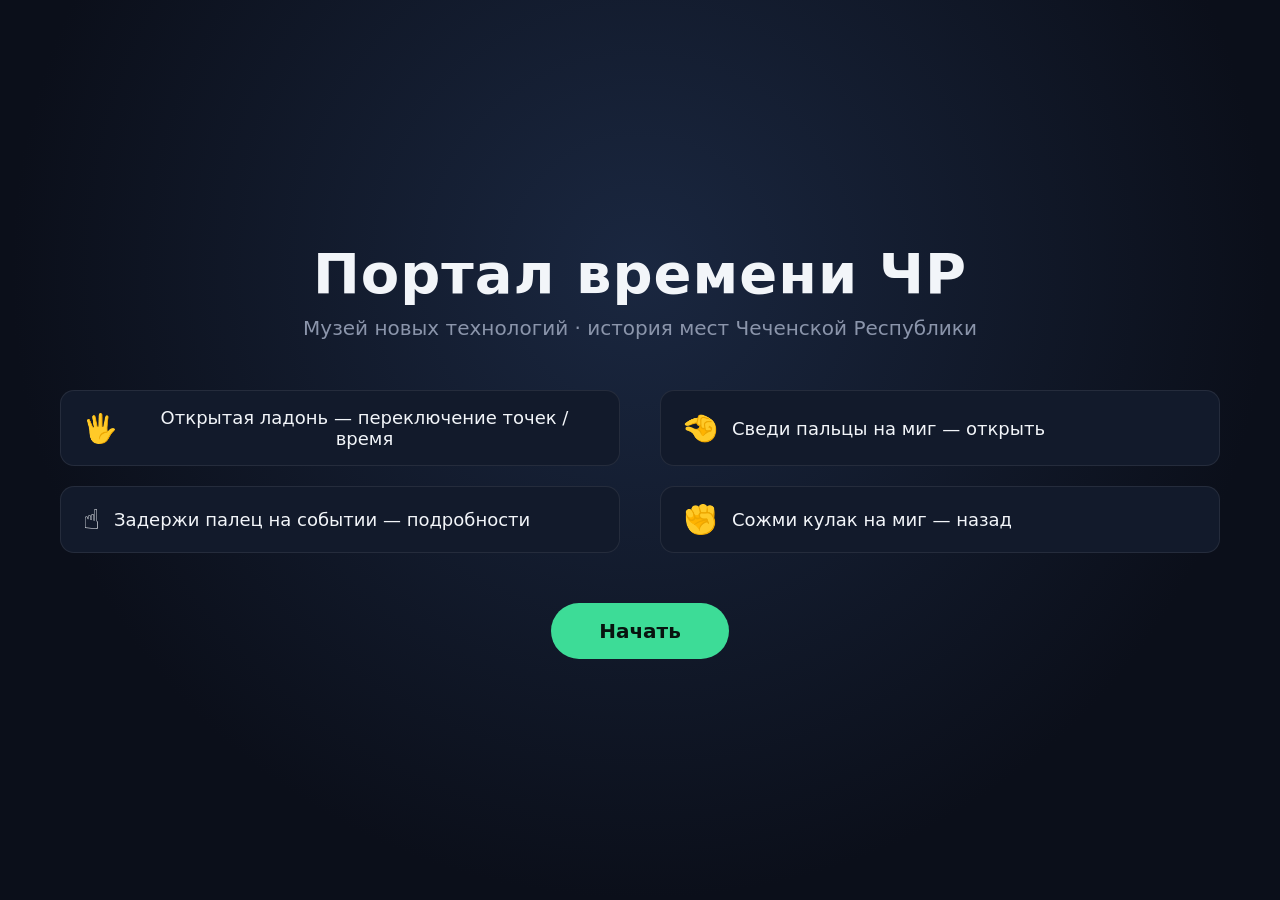
==== index.html @ 2bb82fae "Интерактивный стенд «Портал времени ЧР»: карта Leaflet, жесты MediaPipe, история мест - Жестовое упр" ====
<!DOCTYPE html>
<html lang="ru">
<head>
  <meta charset="UTF-8" />
  <meta name="viewport" content="width=device-width, initial-scale=1.0" />
  <title>Портал времени ЧР</title>
  <link rel="stylesheet" href="css/style.css" />
</head>
<body>
  <div id="app">
    <section class="screen active intro-screen">
      <div class="intro-content">
        <h1>Портал времени ЧР</h1>
        <p class="subtitle">Музей новых технологий · история мест Чеченской Республики</p>
        <div class="gesture-hints">
          <div class="hint">
            <span class="hint-icon">🖐️</span>
            <span>Открытая ладонь — переключение точек / время</span>
          </div>
          <div class="hint">
            <span class="hint-icon">🤏</span>
            <span>Сведи пальцы на миг — открыть</span>
          </div>
          <div class="hint">
            <span class="hint-icon">☝️</span>
            <span>Задержи палец на событии — подробности</span>
          </div>
          <div class="hint">
            <span class="hint-icon">✊</span>
            <span>Сожми кулак на миг — назад</span>
          </div>
        </div>
        <a href="map.html" class="btn-primary" id="start-btn">Начать</a>
      </div>
    </section>
  </div>
</body>
</html>
---- css/style.css ----
:root {
  --bg-dark: #0b0f1a;
  --bg-panel: #121a2b;
  --accent: #3ddc97;
  --accent-2: #ffb648;
  --text-main: #f2f5f9;
  --text-dim: #8b95ab;
  --border: rgba(255, 255, 255, 0.08);
}

* {
  margin: 0;
  padding: 0;
  box-sizing: border-box;
}

html, body {
  width: 100%;
  height: 100%;
  overflow: hidden;
  background: var(--bg-dark);
  color: var(--text-main);
  font-family: "Segoe UI", system-ui, -apple-system, sans-serif;
}

#app {
  position: relative;
  width: 100%;
  height: 100%;
}

.screen {
  position: absolute;
  inset: 0;
  display: none;
  flex-direction: column;
  padding: 40px 60px;
}

.screen.active {
  display: flex;
}

/* Intro */
.intro-screen {
  align-items: center;
  justify-content: center;
  text-align: center;
  background: radial-gradient(circle at 50% 30%, #1a2740 0%, var(--bg-dark) 70%);
}

.intro-content h1 {
  font-size: 56px;
  font-weight: 700;
  letter-spacing: 1px;
}

.subtitle {
  margin-top: 10px;
  font-size: 20px;
  color: var(--text-dim);
}

.gesture-hints {
  display: grid;
  grid-template-columns: repeat(2, 1fr);
  gap: 20px 40px;
  margin: 50px 0;
}

.hint {
  display: flex;
  align-items: center;
  gap: 14px;
  font-size: 18px;
  color: var(--text-main);
  background: var(--bg-panel);
  border: 1px solid var(--border);
  border-radius: 14px;
  padding: 16px 22px;
}

.hint-icon {
  font-size: 28px;
}

.btn-primary {
  display: inline-block;
  font-size: 20px;
  padding: 16px 48px;
  border-radius: 40px;
  border: none;
  background: var(--accent);
  color: #08130f;
  font-weight: 600;
  cursor: pointer;
  text-decoration: none;
  transition: transform 0.15s ease, box-shadow 0.15s ease;
}

.btn-primary:hover {
  transform: translateY(-2px);
  box-shadow: 0 10px 30px rgba(61, 220, 151, 0.35);
}

/* Mode header */
.mode-header {
  display: flex;
  align-items: center;
  justify-content: space-between;
  margin-bottom: 30px;
}

.mode-header h2 {
  font-size: 30px;
  font-weight: 600;
}

.place-label {
  font-size: 13px;
  color: var(--text-dim);
  text-transform: uppercase;
  letter-spacing: 1px;
  margin-bottom: 4px;
}

.mode-hint {
  font-size: 15px;
  color: var(--text-dim);
}

.year-hint {
  display: flex;
  align-items: center;
  justify-content: center;
  gap: 28px;
  margin-bottom: 20px;
  font-size: 16px;
}

.year-hint .time-year {
  font-size: 42px;
  font-weight: 700;
  color: var(--accent);
  min-width: 120px;
  text-align: center;
}

.year-hint .time-arrow {
  color: var(--text-dim);
  font-size: 15px;
}

.timeline-empty {
  color: var(--text-dim);
  font-size: 18px;
  margin: auto;
}

.mode-switch-btn {
  background: var(--bg-panel);
  color: var(--text-main);
  border: 1px solid var(--border);
  border-radius: 30px;
  padding: 10px 24px;
  font-size: 15px;
  cursor: pointer;
  text-decoration: none;
  display: inline-block;
}

.mode-switch-btn:hover {
  border-color: var(--accent);
  color: var(--accent);
}

/* Timeline */
.timeline-track {
  flex: 1;
  display: flex;
  align-items: center;
  gap: 24px;
  overflow: hidden;
  position: relative;
  padding: 20px 0;
}

.timeline-card {
  flex: 0 0 260px;
  height: 340px;
  background: var(--bg-panel);
  border: 1px solid var(--border);
  border-radius: 18px;
  padding: 24px;
  display: flex;
  flex-direction: column;
  justify-content: flex-end;
  position: relative;
  transition: transform 0.2s ease, border-color 0.2s ease;
  transform: translateX(0);
}

.timeline-card.dwelling {
  border-color: var(--accent-2);
  transform: scale(1.04);
}

.timeline-card.active-year {
  border-color: var(--accent);
  box-shadow: 0 0 0 2px rgba(61, 220, 151, 0.35);
  transform: scale(1.06);
}

.timeline-card .year {
  font-size: 36px;
  font-weight: 700;
  color: var(--accent);
  margin-bottom: 10px;
}

.timeline-card .title {
  font-size: 17px;
  color: var(--text-main);
}

.dwell-progress {
  position: absolute;
  top: 0;
  left: 0;
  height: 4px;
  background: var(--accent-2);
  border-radius: 4px 0 0 0;
  width: 0%;
}

.timeline-detail, .gallery-detail {
  position: absolute;
  right: 60px;
  bottom: 60px;
  width: 420px;
  background: var(--bg-panel);
  border: 1px solid var(--border);
  border-radius: 20px;
  padding: 30px;
  box-shadow: 0 20px 60px rgba(0, 0, 0, 0.5);
}

.hidden {
  display: none !important;
}

/* Gallery / map */
.map-screen {
  gap: 16px;
}

.map-layout {
  flex: 1;
  min-height: 0;
  display: grid;
  grid-template-columns: 1fr 280px;
  gap: 20px;
  height: 100%;
}

.gallery-canvas {
  position: relative;
  min-height: 420px;
  height: 100%;
  background:
    radial-gradient(ellipse at 45% 40%, rgba(61, 220, 151, 0.12) 0%, transparent 50%),
    radial-gradient(ellipse at 75% 65%, rgba(255, 182, 72, 0.1) 0%, transparent 45%),
    linear-gradient(180deg, #152036 0%, var(--bg-panel) 100%);
  border-radius: 20px;
  border: 1px solid var(--border);
  overflow: hidden;
}

.gallery-canvas::before {
  content: "КАРТА ЧР";
  position: absolute;
  top: 20px;
  left: 24px;
  font-size: 12px;
  letter-spacing: 2px;
  color: var(--text-main);
  text-shadow: 0 1px 4px rgba(0, 0, 0, 0.9);
  z-index: 1001;
  pointer-events: none;
}

.place-sidebar {
  background: var(--bg-panel);
  border: 1px solid var(--border);
  border-radius: 20px;
  padding: 18px;
  overflow: auto;
  min-height: 420px;
}

.place-sidebar h3 {
  font-size: 14px;
  letter-spacing: 1px;
  text-transform: uppercase;
  color: var(--text-dim);
  margin-bottom: 14px;
}

.place-list {
  display: flex;
  flex-direction: column;
  gap: 8px;
}

.place-list-item {
  display: flex;
  flex-direction: column;
  align-items: flex-start;
  gap: 2px;
  width: 100%;
  text-align: left;
  padding: 12px 14px;
  border-radius: 12px;
  border: 1px solid var(--border);
  background: transparent;
  color: var(--text-main);
  cursor: pointer;
  font: inherit;
}

.place-list-item:hover {
  border-color: var(--accent);
}

.place-list-item.focused {
  border-color: var(--accent-2);
  background: rgba(255, 182, 72, 0.12);
}

.place-list-title {
  font-size: 15px;
  font-weight: 600;
}

.place-list-region {
  font-size: 12px;
  color: var(--text-dim);
}

/* Leaflet-маркеры */
.leaflet-container {
  width: 100%;
  height: 100%;
  background: #10182a;
  font-family: inherit;
}

.leaflet-control-attribution {
  background: rgba(0, 0, 0, 0.5) !important;
  color: var(--text-dim) !important;
  font-size: 10px;
}

.leaflet-control-attribution a {
  color: var(--text-dim) !important;
}

.gallery-marker {
  background: transparent;
  border: none;
}

.gallery-point {
  position: relative;
  width: 28px;
  height: 28px;
  border-radius: 50%;
  border: 2px solid rgba(255, 255, 255, 0.35);
  background: var(--accent);
  box-shadow: 0 0 0 8px rgba(61, 220, 151, 0.2);
  cursor: pointer;
  transition: transform 0.2s ease, box-shadow 0.2s ease, background 0.2s ease;
  padding: 0;
}

.gallery-point.focused {
  transform: scale(1.55);
  background: var(--accent-2);
  border-color: #fff;
  box-shadow:
    0 0 0 12px rgba(255, 182, 72, 0.3),
    0 0 32px rgba(255, 182, 72, 0.5);
}

.leaflet-marker-icon:has(.gallery-point.focused) {
  z-index: 1000 !important;
}

.gallery-point.focused .gallery-point-label {
  opacity: 1;
}

.gallery-point.focused .gallery-point-label strong {
  color: var(--accent-2);
  font-size: 15px;
}

.gallery-point-label {
  position: absolute;
  top: 32px;
  left: 50%;
  transform: translateX(-50%);
  font-size: 12px;
  white-space: nowrap;
  color: var(--text-dim);
  display: flex;
  flex-direction: column;
  align-items: center;
  gap: 2px;
  text-align: center;
  pointer-events: none;
  opacity: 0.55;
  transition: opacity 0.2s ease;
}

.gallery-point-label strong {
  color: var(--text-main);
  font-size: 13px;
  font-weight: 600;
  text-shadow: 0 1px 4px rgba(0, 0, 0, 0.8);
}

.gallery-point-label span {
  font-size: 11px;
  color: var(--text-dim);
}

@media (max-width: 900px) {
  .map-layout {
    grid-template-columns: 1fr;
  }

  .place-sidebar {
    max-height: 220px;
    min-height: 0;
  }
}

/* История места (оверлей поверх карты) */
.place-story {
  position: fixed;
  inset: 0;
  z-index: 2000;
  display: flex;
}

.place-story-bg {
  position: absolute;
  inset: 0;
  background-size: cover;
  background-position: center;
  filter: brightness(0.4) saturate(1.15);
  transform: scale(1.06);
  transition: transform 6s ease;
}

.place-story.open .place-story-bg {
  transform: scale(1);
}

.place-story::after {
  content: "";
  position: absolute;
  inset: 0;
  background: linear-gradient(180deg, rgba(11, 15, 26, 0.75) 0%, rgba(11, 15, 26, 0.25) 40%, rgba(11, 15, 26, 0.85) 100%);
  pointer-events: none;
}

.place-story-content {
  position: relative;
  z-index: 1;
  flex: 1;
  display: flex;
  flex-direction: column;
  padding: 48px 60px 36px;
  min-height: 0;
}

.story-header {
  display: flex;
  align-items: center;
  justify-content: space-between;
  margin-bottom: 24px;
  opacity: 0;
  transform: translateY(-14px);
  transition: opacity 0.5s ease, transform 0.5s ease;
}

.place-story.open .story-header {
  opacity: 1;
  transform: none;
}

.story-header h2 {
  font-size: 40px;
  font-weight: 700;
  text-shadow: 0 2px 12px rgba(0, 0, 0, 0.7);
}

.story-cards {
  flex: 1;
  min-height: 0;
  display: flex;
  align-items: center;
  gap: 22px;
  overflow-x: auto;
  overflow-y: hidden;
  padding: 10px 4px;
  scroll-behavior: smooth;
  scrollbar-width: none;
}

.story-cards::-webkit-scrollbar {
  display: none;
}

.story-card {
  flex: 0 0 320px;
  max-height: 100%;
  background: rgba(18, 26, 43, 0.82);
  backdrop-filter: blur(10px);
  border: 1px solid rgba(255, 255, 255, 0.12);
  border-radius: 20px;
  overflow: hidden;
  box-shadow: 0 18px 50px rgba(0, 0, 0, 0.5);
  opacity: 0;
  transform: translateY(36px);
  transition: opacity 0.55s ease, transform 0.55s ease;
}

.place-story.open .story-card {
  opacity: 1;
  transform: none;
}

.story-card-img {
  height: 150px;
  background-size: cover;
  background-position: center;
}

.story-card-body {
  padding: 18px 20px 20px;
}

.story-card-year {
  font-size: 34px;
  font-weight: 700;
  color: var(--accent);
  line-height: 1;
  margin-bottom: 8px;
}

.story-card-title {
  font-size: 17px;
  font-weight: 600;
  margin-bottom: 8px;
}

.story-card-text {
  font-size: 13.5px;
  line-height: 1.5;
  color: var(--text-dim);
}

.story-hint {
  margin-top: 16px;
  text-align: center;
  font-size: 13px;
  color: var(--text-dim);
  opacity: 0;
  transition: opacity 0.6s ease 0.5s;
}

.place-story.open .story-hint {
  opacity: 1;
}

.story-empty {
  color: var(--text-dim);
  font-size: 16px;
  margin: auto;
}

/* Camera / debug: всегда поверх карты и оверлея */
#input-video {
  position: fixed;
  bottom: 10px;
  left: 10px;
  width: 160px;
  height: 120px;
  border-radius: 10px;
  opacity: 0.9;
  transform: scaleX(-1);
  z-index: 3000;
  border: 1px solid var(--border);
}

#debug-canvas {
  position: fixed;
  bottom: 10px;
  left: 10px;
  width: 160px;
  height: 120px;
  transform: scaleX(-1);
  z-index: 3001;
  pointer-events: none;
}

.hand-cursor {
  position: fixed;
  width: 26px;
  height: 26px;
  border-radius: 50%;
  border: 2px solid var(--accent);
  background: rgba(61, 220, 151, 0.15);
  transform: translate(-50%, -50%);
  pointer-events: none;
  z-index: 3100;
  transition: width 0.1s ease, height 0.1s ease, background 0.1s ease;
}

.hand-cursor.snapped {
  width: 34px;
  height: 34px;
  border-width: 3px;
  border-color: var(--accent-2);
  background: rgba(255, 182, 72, 0.2);
  transition: left 0.22s ease, top 0.22s ease, width 0.1s ease, height 0.1s ease;
}

.hand-cursor.pinching {
  background: rgba(255, 182, 72, 0.35);
  border-color: var(--accent-2);
  width: 18px;
  height: 18px;
}

.camera-status {
  position: fixed;
  top: 16px;
  left: 16px;
  font-size: 13px;
  color: var(--text-dim);
  background: rgba(0, 0, 0, 0.55);
  padding: 6px 14px;
  border-radius: 20px;
  z-index: 3050;
}
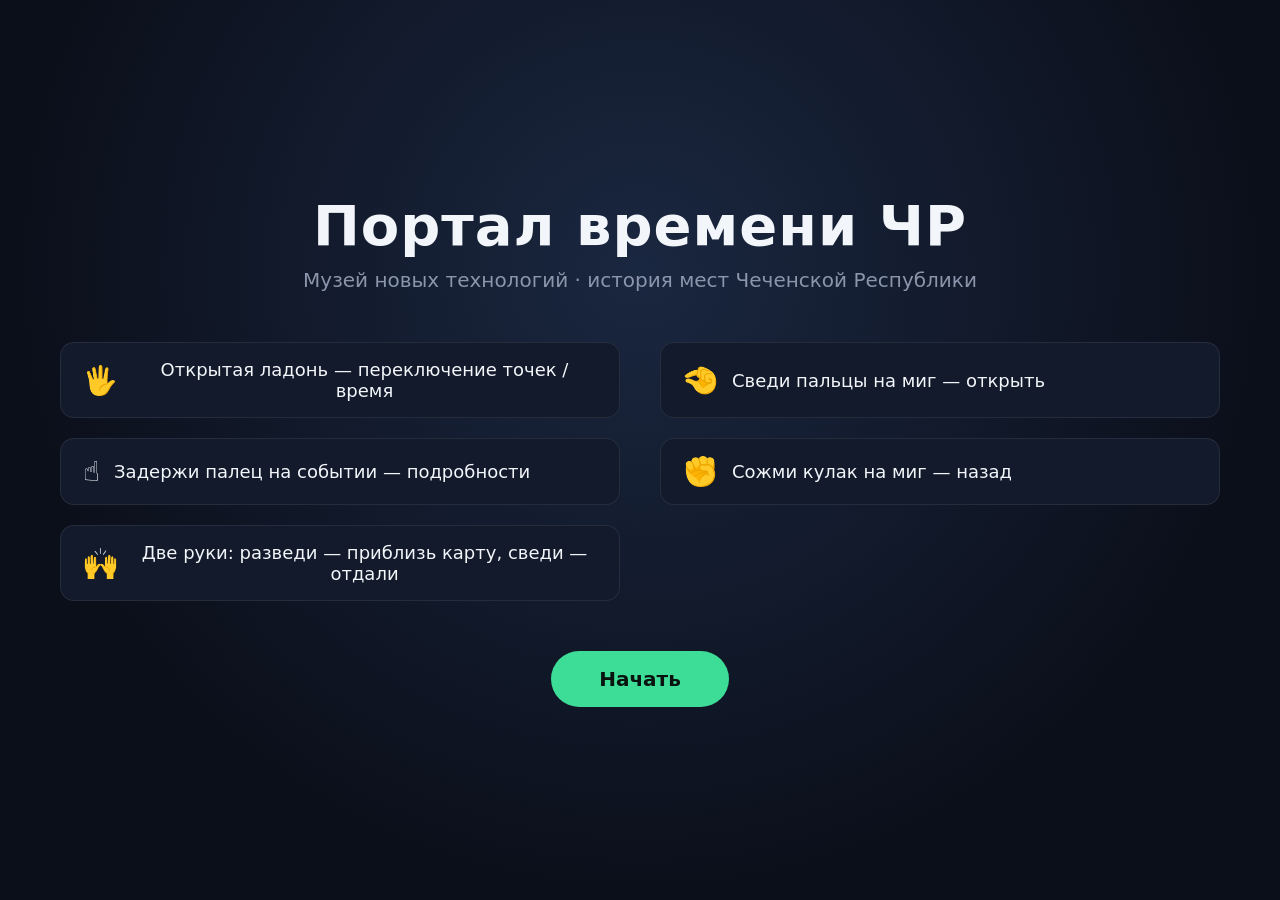
==== commit a4aaa49f: "Поддержка двух рук: зум карты разведением/сведением ладоней - maxNumHands: 2, обе руки рисуются на d" ====
--- a/index.html
+++ b/index.html
@@ -29,6 +29,10 @@
             <span class="hint-icon">✊</span>
             <span>Сожми кулак на миг — назад</span>
           </div>
+          <div class="hint">
+            <span class="hint-icon">🙌</span>
+            <span>Две руки: разведи — приблизь карту, сведи — отдали</span>
+          </div>
         </div>
         <a href="map.html" class="btn-primary" id="start-btn">Начать</a>
       </div>
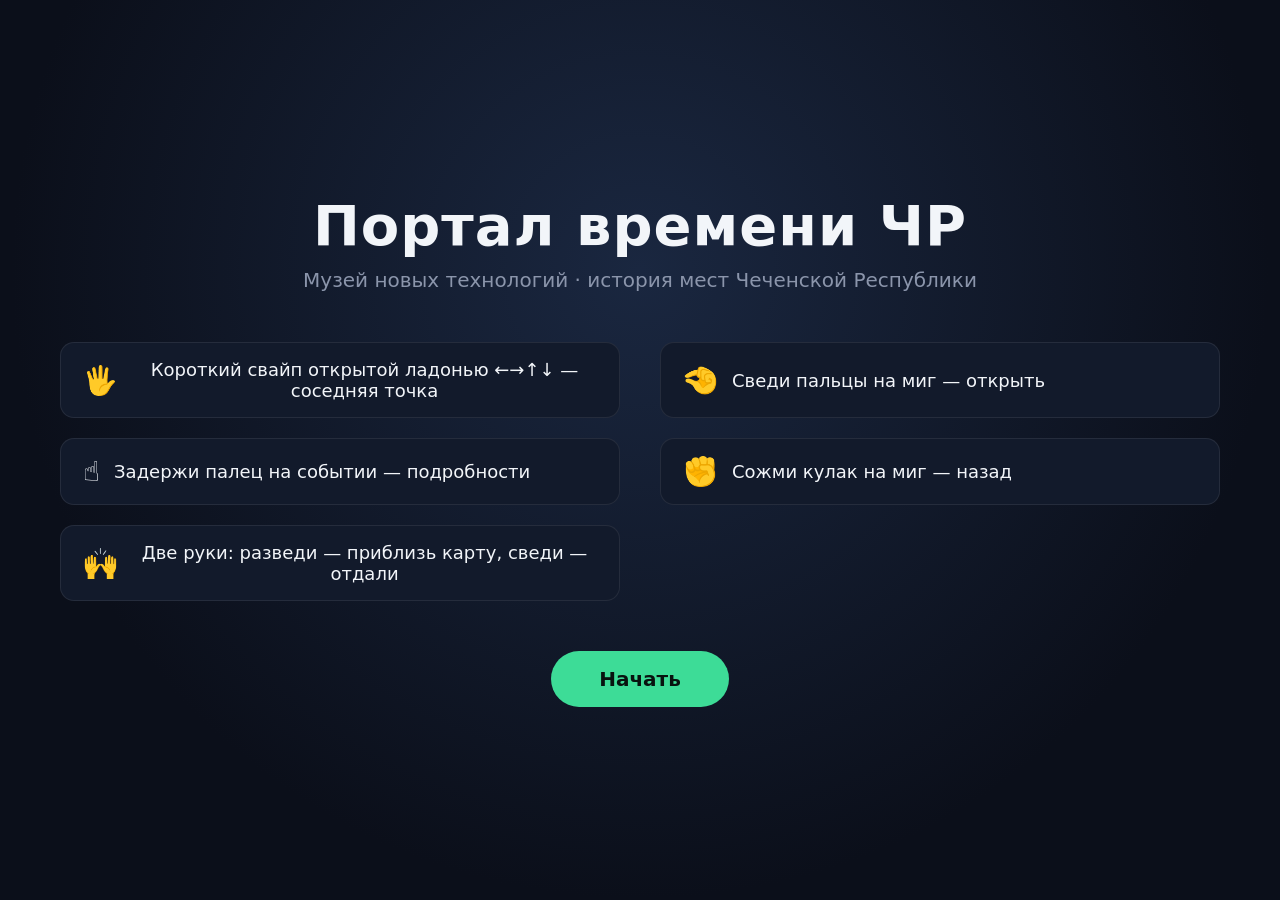
==== commit 81c455be: "Исправить жесты и карусель годов на карте мест. Pinch/свайп стабильнее, курсор не залипает на маркер" ====
--- a/index.html
+++ b/index.html
@@ -15,7 +15,7 @@
         <div class="gesture-hints">
           <div class="hint">
             <span class="hint-icon">🖐️</span>
-            <span>Открытая ладонь — переключение точек / время</span>
+            <span>Короткий свайп открытой ладонью ←→↑↓ — соседняя точка</span>
           </div>
           <div class="hint">
             <span class="hint-icon">🤏</span>
--- a/css/style.css
+++ b/css/style.css
@@ -265,15 +265,14 @@
 
 .gallery-canvas {
   position: relative;
-  min-height: 420px;
-  height: 100%;
-  background:
-    radial-gradient(ellipse at 45% 40%, rgba(61, 220, 151, 0.12) 0%, transparent 50%),
-    radial-gradient(ellipse at 75% 65%, rgba(255, 182, 72, 0.1) 0%, transparent 45%),
-    linear-gradient(180deg, #152036 0%, var(--bg-panel) 100%);
+  min-height: 520px;
+  height: calc(100vh - 180px);
+  width: 100%;
+  background: #10182a;
   border-radius: 20px;
   border: 1px solid var(--border);
   overflow: hidden;
+  z-index: 1;
 }
 
 .gallery-canvas::before {
@@ -447,11 +446,22 @@
 }
 
 /* История места (оверлей поверх карты) */
+/* История места: видна ТОЛЬКО с классом .open */
 .place-story {
   position: fixed;
   inset: 0;
-  z-index: 2000;
-  display: flex;
+  z-index: 3200;
+  display: none;
+  flex-direction: column;
+  pointer-events: auto;
+}
+
+.place-story.open {
+  display: flex;
+}
+
+.place-story.hidden {
+  display: none !important;
 }
 
 .place-story-bg {
@@ -462,6 +472,8 @@
   filter: brightness(0.4) saturate(1.15);
   transform: scale(1.06);
   transition: transform 6s ease;
+  pointer-events: none;
+  z-index: 0;
 }
 
 .place-story.open .place-story-bg {
@@ -474,16 +486,20 @@
   inset: 0;
   background: linear-gradient(180deg, rgba(11, 15, 26, 0.75) 0%, rgba(11, 15, 26, 0.25) 40%, rgba(11, 15, 26, 0.85) 100%);
   pointer-events: none;
+  z-index: 0;
 }
 
 .place-story-content {
   position: relative;
-  z-index: 1;
+  z-index: 2;
   flex: 1;
   display: flex;
   flex-direction: column;
   padding: 48px 60px 36px;
   min-height: 0;
+  min-width: 0;
+  width: 100%;
+  pointer-events: auto;
 }
 
 .story-header {
@@ -494,6 +510,8 @@
   opacity: 0;
   transform: translateY(-14px);
   transition: opacity 0.5s ease, transform 0.5s ease;
+  pointer-events: auto;
+  z-index: 3;
 }
 
 .place-story.open .story-header {
@@ -507,74 +525,166 @@
   text-shadow: 0 2px 12px rgba(0, 0, 0, 0.7);
 }
 
-.story-cards {
+.story-carousel {
   flex: 1;
   min-height: 0;
-  display: flex;
-  align-items: center;
-  gap: 22px;
-  overflow-x: auto;
-  overflow-y: hidden;
-  padding: 10px 4px;
-  scroll-behavior: smooth;
-  scrollbar-width: none;
-}
-
-.story-cards::-webkit-scrollbar {
-  display: none;
+  min-width: 0;
+  width: 100%;
+  display: grid;
+  grid-template-columns: 64px 1fr 64px;
+  align-items: center;
+  gap: 8px;
+  position: relative;
+  z-index: 3;
+  pointer-events: auto;
+}
+
+.story-nav {
+  width: 56px;
+  height: 56px;
+  border-radius: 50%;
+  border: 1px solid rgba(255, 255, 255, 0.2);
+  background: rgba(18, 26, 43, 0.85);
+  color: var(--text-main);
+  font-size: 36px;
+  line-height: 1;
+  cursor: pointer;
+  pointer-events: auto;
+  z-index: 4;
+  transition: background 0.15s ease, border-color 0.15s ease, opacity 0.15s ease;
+}
+
+.story-nav:hover:not(:disabled) {
+  background: rgba(61, 220, 151, 0.25);
+  border-color: var(--accent);
+}
+
+.story-nav:disabled {
+  opacity: 0.35;
+  cursor: default;
+}
+
+.story-cards {
+  min-width: 0;
+  height: 100%;
+  display: flex;
+  align-items: center;
+  justify-content: center;
+  position: relative;
+  overflow: hidden;
+  cursor: grab;
+  touch-action: pan-y;
+  user-select: none;
+}
+
+.story-cards:active {
+  cursor: grabbing;
 }
 
 .story-card {
-  flex: 0 0 320px;
-  max-height: 100%;
-  background: rgba(18, 26, 43, 0.82);
+  position: absolute;
+  left: 50%;
+  top: 50%;
+  width: min(420px, 78%);
+  max-height: 92%;
+  display: flex;
+  flex-direction: column;
+  background: rgba(18, 26, 43, 0.94);
   backdrop-filter: blur(10px);
-  border: 1px solid rgba(255, 255, 255, 0.12);
-  border-radius: 20px;
+  border: 1px solid rgba(255, 255, 255, 0.14);
+  border-radius: 22px;
   overflow: hidden;
-  box-shadow: 0 18px 50px rgba(0, 0, 0, 0.5);
+  box-shadow: 0 22px 55px rgba(0, 0, 0, 0.55);
   opacity: 0;
-  transform: translateY(36px);
-  transition: opacity 0.55s ease, transform 0.55s ease;
-}
-
-.place-story.open .story-card {
+  pointer-events: none;
+  transform: translate(-50%, -46%) scale(0.86);
+  transition:
+    opacity 0.35s ease,
+    transform 0.35s ease,
+    filter 0.35s ease;
+  filter: brightness(0.7);
+}
+
+.place-story.open .story-card.is-active {
   opacity: 1;
-  transform: none;
+  pointer-events: auto;
+  filter: none;
+  transform: translate(-50%, -50%) scale(1);
+  z-index: 2;
+}
+
+.place-story.open .story-card.is-prev {
+  opacity: 0.45;
+  filter: brightness(0.55);
+  transform: translate(calc(-50% - 58%), -50%) scale(0.82);
+  z-index: 1;
+}
+
+.place-story.open .story-card.is-next {
+  opacity: 0.45;
+  filter: brightness(0.55);
+  transform: translate(calc(-50% + 58%), -50%) scale(0.82);
+  z-index: 1;
 }
 
 .story-card-img {
-  height: 150px;
+  height: 180px;
+  flex-shrink: 0;
   background-size: cover;
   background-position: center;
 }
 
 .story-card-body {
-  padding: 18px 20px 20px;
+  padding: 20px 24px 24px;
+  overflow: auto;
 }
 
 .story-card-year {
-  font-size: 34px;
+  font-size: 42px;
   font-weight: 700;
   color: var(--accent);
   line-height: 1;
-  margin-bottom: 8px;
+  margin-bottom: 10px;
 }
 
 .story-card-title {
-  font-size: 17px;
+  font-size: 20px;
   font-weight: 600;
-  margin-bottom: 8px;
+  margin-bottom: 10px;
 }
 
 .story-card-text {
-  font-size: 13.5px;
-  line-height: 1.5;
-  color: var(--text-dim);
+  font-size: 15px;
+  line-height: 1.55;
+  color: var(--text-dim);
+}
+
+.story-dots {
+  display: flex;
+  justify-content: center;
+  gap: 10px;
+  margin-top: 8px;
+  min-height: 14px;
+  z-index: 3;
+}
+
+.story-dot {
+  width: 10px;
+  height: 10px;
+  border-radius: 50%;
+  border: none;
+  padding: 0;
+  background: rgba(255, 255, 255, 0.28);
+  cursor: pointer;
+}
+
+.story-dot.is-active {
+  background: var(--accent);
+  transform: scale(1.2);
 }
 
 .story-hint {
-  margin-top: 16px;
+  margin-top: 12px;
   text-align: center;
   font-size: 13px;
   color: var(--text-dim);
@@ -602,8 +712,9 @@
   border-radius: 10px;
   opacity: 0.9;
   transform: scaleX(-1);
-  z-index: 3000;
+  z-index: 3300;
   border: 1px solid var(--border);
+  pointer-events: none;
 }
 
 #debug-canvas {
@@ -613,7 +724,7 @@
   width: 160px;
   height: 120px;
   transform: scaleX(-1);
-  z-index: 3001;
+  z-index: 3301;
   pointer-events: none;
 }
 
@@ -626,8 +737,8 @@
   background: rgba(61, 220, 151, 0.15);
   transform: translate(-50%, -50%);
   pointer-events: none;
-  z-index: 3100;
-  transition: width 0.1s ease, height 0.1s ease, background 0.1s ease;
+  z-index: 3400;
+  transition: width 0.1s ease, height 0.1s ease, background 0.1s ease, border-color 0.1s ease;
 }
 
 .hand-cursor.snapped {
@@ -636,7 +747,7 @@
   border-width: 3px;
   border-color: var(--accent-2);
   background: rgba(255, 182, 72, 0.2);
-  transition: left 0.22s ease, top 0.22s ease, width 0.1s ease, height 0.1s ease;
+  /* без transition left/top — иначе курсор «плывёт» и кажется залипшим */
 }
 
 .hand-cursor.pinching {
@@ -655,5 +766,6 @@
   background: rgba(0, 0, 0, 0.55);
   padding: 6px 14px;
   border-radius: 20px;
-  z-index: 3050;
-}
+  z-index: 3350;
+  pointer-events: none;
+}
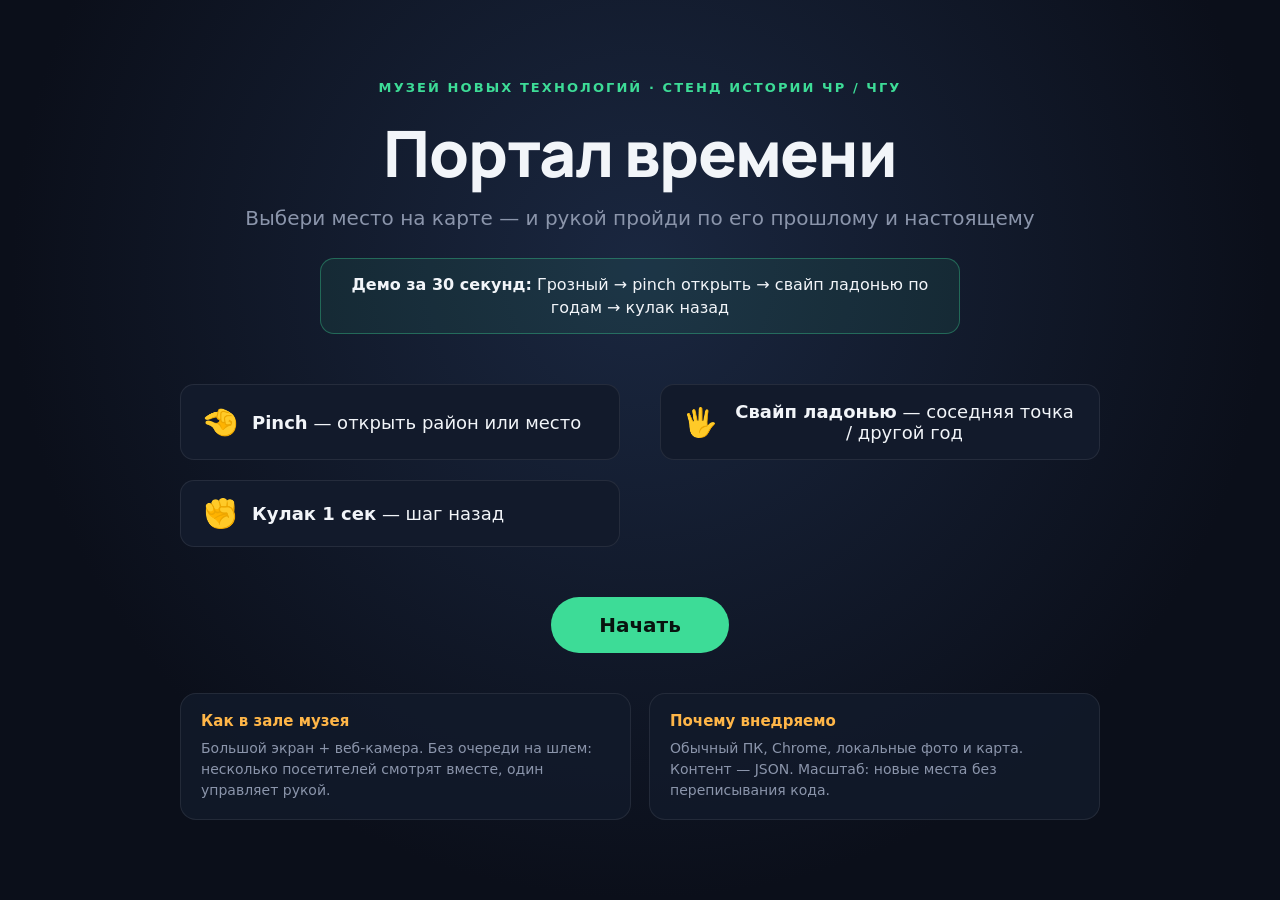
==== commit b9680245: "Polish portal demo for jury: era text sheet, richer content, clearer intro. Swipe up opens a short s" ====
--- a/index.html
+++ b/index.html
@@ -3,38 +3,52 @@
 <head>
   <meta charset="UTF-8" />
   <meta name="viewport" content="width=device-width, initial-scale=1.0" />
-  <title>Портал времени ЧР</title>
-  <link rel="stylesheet" href="css/style.css" />
+  <title>Портал времени · Музей новых технологий</title>
+  <link rel="preconnect" href="https://fonts.googleapis.com" />
+  <link rel="preconnect" href="https://fonts.gstatic.com" crossorigin />
+  <link href="https://fonts.googleapis.com/css2?family=Manrope:wght@500;600;700;800&display=swap" rel="stylesheet" />
+  <link rel="stylesheet" href="css/style.css?v=12" />
 </head>
 <body>
   <div id="app">
     <section class="screen active intro-screen">
       <div class="intro-content">
-        <h1>Портал времени ЧР</h1>
-        <p class="subtitle">Музей новых технологий · история мест Чеченской Республики</p>
-        <div class="gesture-hints">
+        <p class="intro-eyebrow">Музей новых технологий · стенд истории ЧР / ЧГУ</p>
+        <h1>Портал времени</h1>
+        <p class="subtitle">Выбери место на карте — и рукой пройди по его прошлому и настоящему</p>
+
+        <div class="demo-script">
+          <strong>Демо за 30 секунд:</strong>
+          Грозный → pinch открыть → свайп ладонью по годам → кулак назад
+        </div>
+
+        <div class="gesture-hints gesture-hints-compact">
+          <div class="hint">
+            <span class="hint-icon">🤏</span>
+            <span><b>Pinch</b> — открыть район или место</span>
+          </div>
           <div class="hint">
             <span class="hint-icon">🖐️</span>
-            <span>Короткий свайп открытой ладонью ←→↑↓ — соседняя точка</span>
-          </div>
-          <div class="hint">
-            <span class="hint-icon">🤏</span>
-            <span>Сведи пальцы на миг — открыть</span>
-          </div>
-          <div class="hint">
-            <span class="hint-icon">☝️</span>
-            <span>Задержи палец на событии — подробности</span>
+            <span><b>Свайп ладонью</b> — соседняя точка / другой год</span>
           </div>
           <div class="hint">
             <span class="hint-icon">✊</span>
-            <span>Сожми кулак на миг — назад</span>
-          </div>
-          <div class="hint">
-            <span class="hint-icon">🙌</span>
-            <span>Две руки: разведи — приблизь карту, сведи — отдали</span>
+            <span><b>Кулак 1 сек</b> — шаг назад</span>
           </div>
         </div>
+
         <a href="map.html" class="btn-primary" id="start-btn">Начать</a>
+
+        <div class="jury-pitch">
+          <div>
+            <h3>Как в зале музея</h3>
+            <p>Большой экран + веб-камера. Без очереди на шлем: несколько посетителей смотрят вместе, один управляет рукой.</p>
+          </div>
+          <div>
+            <h3>Почему внедряемо</h3>
+            <p>Обычный ПК, Chrome, локальные фото и карта. Контент — JSON. Масштаб: новые места без переписывания кода.</p>
+          </div>
+        </div>
       </div>
     </section>
   </div>
--- a/css/style.css
+++ b/css/style.css
@@ -49,10 +49,76 @@
   background: radial-gradient(circle at 50% 30%, #1a2740 0%, var(--bg-dark) 70%);
 }
 
+.intro-content {
+  max-width: 920px;
+  margin: 0 auto;
+}
+
+.intro-eyebrow {
+  font-size: 13px;
+  letter-spacing: 0.16em;
+  text-transform: uppercase;
+  color: var(--accent);
+  margin-bottom: 14px;
+  font-weight: 600;
+}
+
 .intro-content h1 {
-  font-size: 56px;
-  font-weight: 700;
-  letter-spacing: 1px;
+  font-size: clamp(40px, 7vw, 64px);
+  font-weight: 800;
+  letter-spacing: -0.02em;
+  font-family: Manrope, "Segoe UI", system-ui, sans-serif;
+}
+
+.demo-script {
+  margin: 28px auto 8px;
+  max-width: 640px;
+  padding: 14px 18px;
+  border-radius: 14px;
+  border: 1px solid rgba(61, 220, 151, 0.35);
+  background: rgba(61, 220, 151, 0.08);
+  color: var(--text-main);
+  font-size: 16px;
+  line-height: 1.45;
+}
+
+.gesture-hints-compact {
+  grid-template-columns: repeat(3, 1fr);
+  margin: 28px 0 36px;
+}
+
+.jury-pitch {
+  margin-top: 40px;
+  display: grid;
+  grid-template-columns: 1fr 1fr;
+  gap: 18px;
+  text-align: left;
+}
+
+.jury-pitch > div {
+  padding: 18px 20px;
+  border-radius: 16px;
+  background: rgba(18, 26, 43, 0.85);
+  border: 1px solid var(--border);
+}
+
+.jury-pitch h3 {
+  font-size: 15px;
+  margin-bottom: 8px;
+  color: var(--accent-2);
+}
+
+.jury-pitch p {
+  font-size: 14px;
+  line-height: 1.5;
+  color: var(--text-dim);
+}
+
+@media (max-width: 800px) {
+  .gesture-hints-compact,
+  .jury-pitch {
+    grid-template-columns: 1fr;
+  }
 }
 
 .subtitle {
@@ -311,7 +377,19 @@
   gap: 8px;
 }
 
+.sidebar-demo-tip {
+  margin-top: 14px;
+  font-size: 12px;
+  line-height: 1.4;
+  color: var(--text-dim);
+  padding: 10px 12px;
+  border-radius: 12px;
+  border: 1px dashed rgba(61, 220, 151, 0.35);
+  background: rgba(61, 220, 151, 0.06);
+}
+
 .place-list-item {
+  position: relative;
   display: flex;
   flex-direction: column;
   align-items: flex-start;
@@ -325,6 +403,7 @@
   color: var(--text-main);
   cursor: pointer;
   font: inherit;
+  --hold-progress: 0;
 }
 
 .place-list-item:hover {
@@ -336,17 +415,68 @@
   background: rgba(255, 182, 72, 0.12);
 }
 
+.place-list-item.holding {
+  border-color: var(--accent);
+}
+
+.place-list-item.holding-fist {
+  border-color: var(--accent-2);
+}
+
+.place-list-item.holding::after {
+  content: "";
+  position: absolute;
+  left: 0;
+  right: 0;
+  bottom: 0;
+  height: 3px;
+  border-radius: 0 0 12px 12px;
+  background: linear-gradient(
+    90deg,
+    var(--accent) 0%,
+    var(--accent) calc(var(--hold-progress) * 100%),
+    transparent calc(var(--hold-progress) * 100%)
+  );
+  pointer-events: none;
+}
+
+.place-list-item.holding-fist::after {
+  background: linear-gradient(
+    90deg,
+    var(--accent-2) 0%,
+    var(--accent-2) calc(var(--hold-progress) * 100%),
+    transparent calc(var(--hold-progress) * 100%)
+  );
+}
+
 .place-list-title {
   font-size: 15px;
   font-weight: 600;
 }
 
-.place-list-region {
+.sidebar-demo-tip {
+  margin-top: 14px;
   font-size: 12px;
-  color: var(--text-dim);
+  line-height: 1.4;
+  color: var(--text-dim);
+  padding: 10px 12px;
+  border-radius: 12px;
+  border: 1px dashed rgba(61, 220, 151, 0.35);
+  background: rgba(61, 220, 151, 0.06);
 }
 
 /* Leaflet-маркеры */
+.gallery-marker,
+.leaflet-marker-icon.gallery-marker {
+  overflow: visible !important;
+  background: transparent !important;
+  border: none !important;
+}
+
+.leaflet-marker-pane {
+  overflow: visible !important;
+}
+
 .leaflet-container {
   width: 100%;
   height: 100%;
@@ -364,9 +494,45 @@
   color: var(--text-dim) !important;
 }
 
-.gallery-marker {
+/* Скрыть флаг в атрибуции Leaflet */
+.leaflet-attribution-flag {
+  display: none !important;
+}
+
+.map-tiles-dim {
+  /* больше не затемняем — нужна живая спутниковая картинка */
+  filter: none;
+}
+
+.district-poly {
+  transition: fill-opacity 0.25s ease, stroke-width 0.2s ease, stroke-opacity 0.2s ease;
+}
+
+.district-poly.is-focused {
+  filter: drop-shadow(0 0 6px rgba(255, 255, 255, 0.35));
+}
+
+.leaflet-tooltip.district-label {
   background: transparent;
   border: none;
+  box-shadow: none;
+  color: #f2f5f9;
+  font-family: Manrope, "Segoe UI", system-ui, sans-serif;
+  font-size: 15px;
+  font-weight: 800;
+  letter-spacing: 0.04em;
+  text-transform: uppercase;
+  text-shadow:
+    0 1px 2px rgba(0, 0, 0, 0.85),
+    0 0 18px rgba(0, 0, 0, 0.55);
+  padding: 0;
+  margin: 0;
+  pointer-events: none;
+  white-space: nowrap;
+}
+
+.leaflet-tooltip.district-label::before {
+  display: none;
 }
 
 .gallery-point {
@@ -380,6 +546,69 @@
   cursor: pointer;
   transition: transform 0.2s ease, box-shadow 0.2s ease, background 0.2s ease;
   padding: 0;
+  --hold-progress: 0;
+}
+
+/* Кольцо удержания жеста вокруг активной точки */
+.gallery-point::before {
+  content: "";
+  position: absolute;
+  inset: -16px;
+  border-radius: 50%;
+  background: conic-gradient(
+    from -90deg,
+    #3ddc97 0deg,
+    #3ddc97 calc(var(--hold-progress) * 360deg),
+    rgba(255, 255, 255, 0.14) calc(var(--hold-progress) * 360deg)
+  );
+  -webkit-mask: radial-gradient(farthest-side, transparent calc(100% - 5px), #000 calc(100% - 4px));
+  mask: radial-gradient(farthest-side, transparent calc(100% - 5px), #000 calc(100% - 4px));
+  opacity: 0;
+  transform: scale(0.9);
+  pointer-events: none;
+  transition: opacity 0.12s ease, transform 0.12s ease;
+}
+
+.gallery-point.holding::before {
+  opacity: 1;
+  transform: scale(1);
+}
+
+.gallery-point.holding-fist::before {
+  background: conic-gradient(
+    from -90deg,
+    #ffb648 0deg,
+    #ffb648 calc(var(--hold-progress) * 360deg),
+    rgba(255, 255, 255, 0.14) calc(var(--hold-progress) * 360deg)
+  );
+}
+
+.gallery-point.holding-pinch {
+  box-shadow: 0 0 0 10px rgba(61, 220, 151, 0.28);
+}
+
+.gallery-point.holding-fist {
+  box-shadow: 0 0 0 10px rgba(255, 182, 72, 0.32);
+}
+
+.gallery-point.is-district {
+  width: 36px;
+  height: 36px;
+  background: #1a8f6a;
+  box-shadow: 0 0 0 10px rgba(61, 220, 151, 0.18);
+}
+
+.gallery-point.is-district .gallery-point-label {
+  top: 42px;
+  opacity: 0.85;
+}
+
+.gallery-point.is-district .gallery-point-label strong {
+  font-size: 14px;
+}
+
+.gallery-point.is-place {
+  background: var(--accent);
 }
 
 .gallery-point.focused {
@@ -391,7 +620,8 @@
     0 0 32px rgba(255, 182, 72, 0.5);
 }
 
-.leaflet-marker-icon:has(.gallery-point.focused) {
+.leaflet-marker-icon:has(.gallery-point.focused),
+.leaflet-marker-icon:has(.gallery-point.holding) {
   z-index: 1000 !important;
 }
 
@@ -702,7 +932,7 @@
   margin: auto;
 }
 
-/* Camera / debug: всегда поверх карты и оверлея */
+/* Camera / debug: всегда поверх карты и портала */
 #input-video {
   position: fixed;
   bottom: 10px;
@@ -712,7 +942,7 @@
   border-radius: 10px;
   opacity: 0.9;
   transform: scaleX(-1);
-  z-index: 3300;
+  z-index: 5100;
   border: 1px solid var(--border);
   pointer-events: none;
 }
@@ -724,7 +954,7 @@
   width: 160px;
   height: 120px;
   transform: scaleX(-1);
-  z-index: 3301;
+  z-index: 5101;
   pointer-events: none;
 }
 
@@ -737,8 +967,44 @@
   background: rgba(61, 220, 151, 0.15);
   transform: translate(-50%, -50%);
   pointer-events: none;
-  z-index: 3400;
+  z-index: 5200;
   transition: width 0.1s ease, height 0.1s ease, background 0.1s ease, border-color 0.1s ease;
+  --hold-progress: 0;
+}
+
+/* Кольцо удержания: зелёный → оранжевый за ~2с кулака */
+.hand-cursor::before {
+  content: "";
+  position: absolute;
+  inset: -12px;
+  border-radius: 50%;
+  background: conic-gradient(
+    from -90deg,
+    #3ddc97 0deg,
+    #ffb648 calc(var(--hold-progress) * 360deg),
+    rgba(255, 255, 255, 0.12) calc(var(--hold-progress) * 360deg)
+  );
+  -webkit-mask: radial-gradient(farthest-side, transparent calc(100% - 5px), #000 calc(100% - 4px));
+  mask: radial-gradient(farthest-side, transparent calc(100% - 5px), #000 calc(100% - 4px));
+  opacity: 0;
+  transform: scale(0.92);
+  transition: opacity 0.15s ease, transform 0.15s ease;
+}
+
+.hand-cursor.holding::before {
+  opacity: 1;
+  transform: scale(1);
+}
+
+.hand-cursor.holding-fist {
+  border-color: var(--accent-2);
+  background: rgba(255, 182, 72, 0.22);
+  width: 32px;
+  height: 32px;
+}
+
+.hand-cursor.holding-pinch {
+  border-color: var(--accent);
 }
 
 .hand-cursor.snapped {
@@ -766,6 +1032,6 @@
   background: rgba(0, 0, 0, 0.55);
   padding: 6px 14px;
   border-radius: 20px;
-  z-index: 3350;
-  pointer-events: none;
-}
+  z-index: 5150;
+  pointer-events: none;
+}
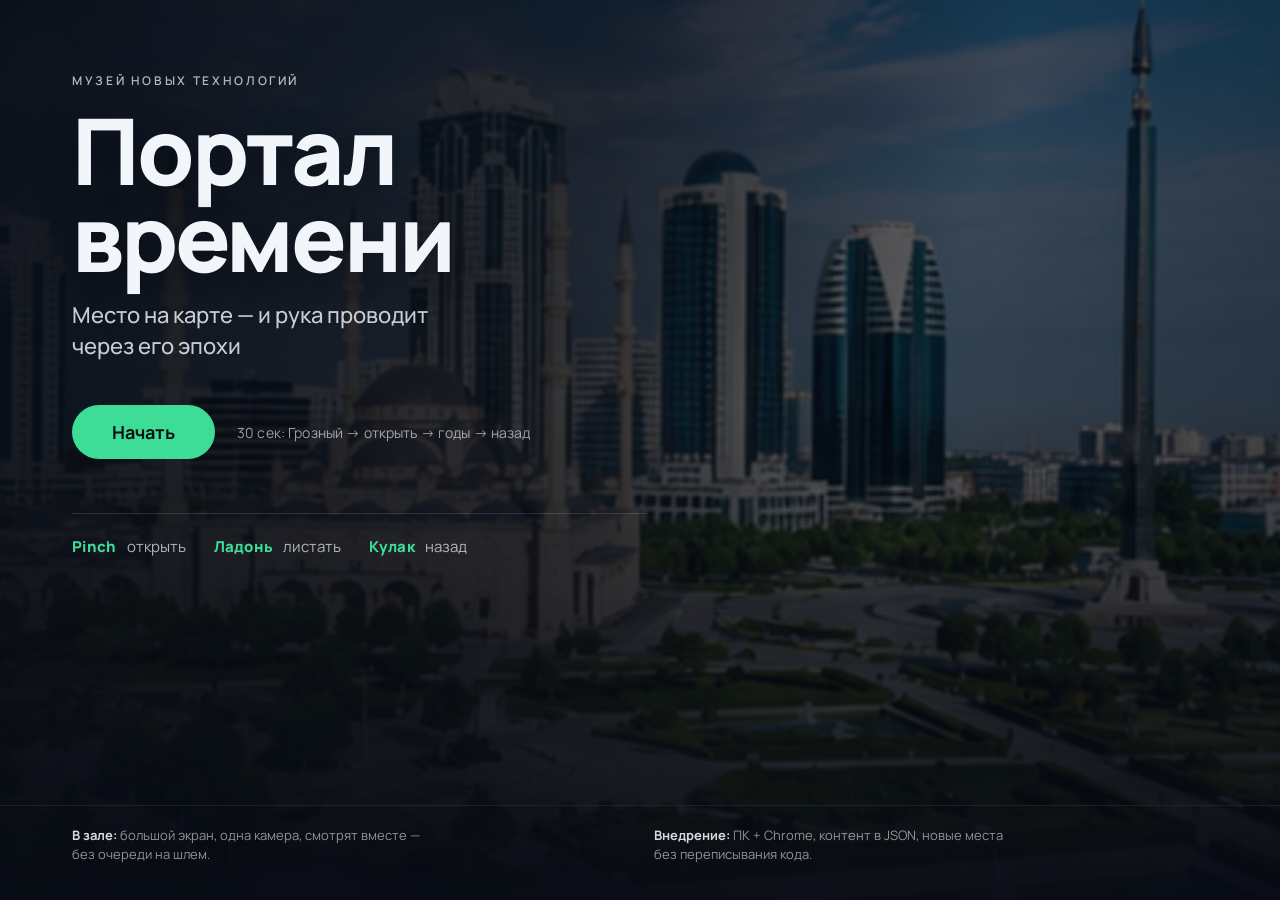
==== commit 76cbe614: "Refine portal demo UX: compare pairing, fist timings, and intro hero. Make district/place swipes eas" ====
--- a/index.html
+++ b/index.html
@@ -3,53 +3,51 @@
 <head>
   <meta charset="UTF-8" />
   <meta name="viewport" content="width=device-width, initial-scale=1.0" />
+  <meta http-equiv="Cache-Control" content="no-cache, no-store, must-revalidate" />
   <title>Портал времени · Музей новых технологий</title>
   <link rel="preconnect" href="https://fonts.googleapis.com" />
   <link rel="preconnect" href="https://fonts.gstatic.com" crossorigin />
   <link href="https://fonts.googleapis.com/css2?family=Manrope:wght@500;600;700;800&display=swap" rel="stylesheet" />
-  <link rel="stylesheet" href="css/style.css?v=12" />
+  <link rel="stylesheet" href="css/style.css?v=14" />
 </head>
 <body>
   <div id="app">
     <section class="screen active intro-screen">
+      <div class="intro-hero" aria-hidden="true">
+        <div class="intro-hero-photo"></div>
+        <div class="intro-hero-veil"></div>
+      </div>
+
       <div class="intro-content">
-        <p class="intro-eyebrow">Музей новых технологий · стенд истории ЧР / ЧГУ</p>
-        <h1>Портал времени</h1>
-        <p class="subtitle">Выбери место на карте — и рукой пройди по его прошлому и настоящему</p>
+        <p class="intro-brand">Музей новых технологий</p>
+        <h1 class="intro-title">Портал времени</h1>
+        <p class="intro-lead">Место на карте — и рука проводит через его эпохи</p>
 
-        <div class="demo-script">
-          <strong>Демо за 30 секунд:</strong>
-          Грозный → pinch открыть → свайп ладонью по годам → кулак назад
+        <div class="intro-actions">
+          <a href="map.html" class="btn-primary intro-cta" id="start-btn">Начать</a>
+          <p class="intro-demo">30 сек: Грозный → открыть → годы → назад</p>
         </div>
 
-        <div class="gesture-hints gesture-hints-compact">
-          <div class="hint">
-            <span class="hint-icon">🤏</span>
-            <span><b>Pinch</b> — открыть район или место</span>
-          </div>
-          <div class="hint">
-            <span class="hint-icon">🖐️</span>
-            <span><b>Свайп ладонью</b> — соседняя точка / другой год</span>
-          </div>
-          <div class="hint">
-            <span class="hint-icon">✊</span>
-            <span><b>Кулак 1 сек</b> — шаг назад</span>
-          </div>
-        </div>
+        <ul class="intro-gestures" aria-label="Три жеста">
+          <li>
+            <span class="intro-gesture-key">Pinch</span>
+            <span class="intro-gesture-desc">открыть</span>
+          </li>
+          <li>
+            <span class="intro-gesture-key">Ладонь</span>
+            <span class="intro-gesture-desc">листать</span>
+          </li>
+          <li>
+            <span class="intro-gesture-key">Кулак</span>
+            <span class="intro-gesture-desc">назад</span>
+          </li>
+        </ul>
+      </div>
 
-        <a href="map.html" class="btn-primary" id="start-btn">Начать</a>
-
-        <div class="jury-pitch">
-          <div>
-            <h3>Как в зале музея</h3>
-            <p>Большой экран + веб-камера. Без очереди на шлем: несколько посетителей смотрят вместе, один управляет рукой.</p>
-          </div>
-          <div>
-            <h3>Почему внедряемо</h3>
-            <p>Обычный ПК, Chrome, локальные фото и карта. Контент — JSON. Масштаб: новые места без переписывания кода.</p>
-          </div>
-        </div>
-      </div>
+      <footer class="intro-footer">
+        <p><strong>В зале:</strong> большой экран, одна камера, смотрят вместе — без очереди на шлем.</p>
+        <p><strong>Внедрение:</strong> ПК + Chrome, контент в JSON, новые места без переписывания кода.</p>
+      </footer>
     </section>
   </div>
 </body>
--- a/css/style.css
+++ b/css/style.css
@@ -41,19 +41,173 @@
   display: flex;
 }
 
-/* Intro */
+/* Intro — full-bleed museum hero */
 .intro-screen {
+  align-items: stretch;
+  justify-content: space-between;
+  text-align: left;
+  padding: 0;
+  overflow: hidden;
+  font-family: Manrope, "Segoe UI", system-ui, sans-serif;
+  background: #070b14;
+}
+
+.intro-hero {
+  position: absolute;
+  inset: 0;
+  z-index: 0;
+  pointer-events: none;
+}
+
+.intro-hero-photo {
+  position: absolute;
+  inset: -2%;
+  background:
+    url("../assets/photos/grozny-center/2025.png") center / cover no-repeat;
+  transform: scale(1.04);
+  animation: introKenBurns 22s ease-out forwards;
+  filter: saturate(0.92) brightness(0.72);
+}
+
+.intro-hero-veil {
+  position: absolute;
+  inset: 0;
+  background:
+    linear-gradient(105deg, rgba(7, 11, 20, 0.92) 0%, rgba(7, 11, 20, 0.72) 42%, rgba(7, 11, 20, 0.35) 68%, rgba(7, 11, 20, 0.55) 100%),
+    linear-gradient(180deg, rgba(7, 11, 20, 0.25) 0%, rgba(7, 11, 20, 0.15) 45%, rgba(7, 11, 20, 0.88) 100%);
+}
+
+@keyframes introKenBurns {
+  from { transform: scale(1.04); }
+  to { transform: scale(1.12); }
+}
+
+.intro-content {
+  position: relative;
+  z-index: 1;
+  max-width: min(720px, 92vw);
+  margin: 0;
+  padding: clamp(40px, 8vh, 72px) clamp(28px, 6vw, 72px) 24px;
+  animation: introRise 0.9s cubic-bezier(0.22, 1, 0.36, 1) both;
+}
+
+@keyframes introRise {
+  from {
+    opacity: 0;
+    transform: translateY(18px);
+  }
+  to {
+    opacity: 1;
+    transform: translateY(0);
+  }
+}
+
+.intro-brand {
+  font-size: 12px;
+  letter-spacing: 0.22em;
+  text-transform: uppercase;
+  color: rgba(242, 245, 249, 0.72);
+  margin-bottom: 18px;
+  font-weight: 600;
+}
+
+.intro-title {
+  font-size: clamp(48px, 9vw, 92px);
+  font-weight: 800;
+  letter-spacing: -0.035em;
+  line-height: 0.95;
+  color: #f2f5f9;
+  text-shadow: 0 12px 40px rgba(0, 0, 0, 0.45);
+  margin: 0;
+}
+
+.intro-lead {
+  margin-top: 18px;
+  max-width: 28ch;
+  font-size: clamp(17px, 2.2vw, 22px);
+  line-height: 1.4;
+  color: rgba(242, 245, 249, 0.82);
+  font-weight: 500;
+}
+
+.intro-actions {
+  margin-top: clamp(28px, 5vh, 44px);
+  display: flex;
+  flex-wrap: wrap;
   align-items: center;
-  justify-content: center;
-  text-align: center;
-  background: radial-gradient(circle at 50% 30%, #1a2740 0%, var(--bg-dark) 70%);
-}
-
-.intro-content {
-  max-width: 920px;
-  margin: 0 auto;
-}
-
+  gap: 16px 22px;
+}
+
+.intro-cta {
+  animation: introCtaPulse 2.8s ease-in-out 1.2s infinite;
+}
+
+@keyframes introCtaPulse {
+  0%, 100% { box-shadow: 0 8px 28px rgba(61, 220, 151, 0.25); }
+  50% { box-shadow: 0 12px 36px rgba(61, 220, 151, 0.42); }
+}
+
+.intro-demo {
+  margin: 0;
+  font-size: 14px;
+  color: rgba(242, 245, 249, 0.62);
+  letter-spacing: 0.01em;
+}
+
+.intro-gestures {
+  list-style: none;
+  display: flex;
+  flex-wrap: wrap;
+  gap: 10px 28px;
+  margin: clamp(36px, 6vh, 56px) 0 0;
+  padding: 0;
+  border-top: 1px solid rgba(255, 255, 255, 0.12);
+  padding-top: 22px;
+}
+
+.intro-gestures li {
+  display: flex;
+  align-items: baseline;
+  gap: 10px;
+  font-size: 15px;
+}
+
+.intro-gesture-key {
+  font-weight: 800;
+  color: var(--accent);
+  letter-spacing: 0.02em;
+}
+
+.intro-gesture-desc {
+  color: rgba(242, 245, 249, 0.7);
+}
+
+.intro-footer {
+  position: relative;
+  z-index: 1;
+  display: grid;
+  grid-template-columns: 1fr 1fr;
+  gap: 12px 28px;
+  padding: 20px clamp(28px, 6vw, 72px) clamp(24px, 4vh, 36px);
+  border-top: 1px solid rgba(255, 255, 255, 0.08);
+  background: linear-gradient(180deg, transparent, rgba(7, 11, 20, 0.55));
+  animation: introRise 1s cubic-bezier(0.22, 1, 0.36, 1) 0.15s both;
+}
+
+.intro-footer p {
+  margin: 0;
+  font-size: 13px;
+  line-height: 1.45;
+  color: rgba(242, 245, 249, 0.58);
+  max-width: 46ch;
+}
+
+.intro-footer strong {
+  color: rgba(242, 245, 249, 0.88);
+  font-weight: 700;
+}
+
+/* legacy intro bits (kept for other pages if referenced) */
 .intro-eyebrow {
   font-size: 13px;
   letter-spacing: 0.16em;
@@ -64,9 +218,6 @@
 }
 
 .intro-content h1 {
-  font-size: clamp(40px, 7vw, 64px);
-  font-weight: 800;
-  letter-spacing: -0.02em;
   font-family: Manrope, "Segoe UI", system-ui, sans-serif;
 }
 
@@ -114,13 +265,6 @@
   color: var(--text-dim);
 }
 
-@media (max-width: 800px) {
-  .gesture-hints-compact,
-  .jury-pitch {
-    grid-template-columns: 1fr;
-  }
-}
-
 .subtitle {
   margin-top: 10px;
   font-size: 20px;
@@ -152,21 +296,38 @@
 
 .btn-primary {
   display: inline-block;
-  font-size: 20px;
-  padding: 16px 48px;
-  border-radius: 40px;
+  font-size: 18px;
+  padding: 15px 40px;
+  border-radius: 999px;
   border: none;
   background: var(--accent);
   color: #08130f;
-  font-weight: 600;
+  font-weight: 700;
+  font-family: inherit;
   cursor: pointer;
   text-decoration: none;
-  transition: transform 0.15s ease, box-shadow 0.15s ease;
+  transition: transform 0.15s ease, box-shadow 0.15s ease, background 0.15s ease;
 }
 
 .btn-primary:hover {
   transform: translateY(-2px);
+  background: #4af0a8;
   box-shadow: 0 10px 30px rgba(61, 220, 151, 0.35);
+}
+
+@media (max-width: 800px) {
+  .intro-footer {
+    grid-template-columns: 1fr;
+  }
+
+  .intro-gestures {
+    gap: 12px 20px;
+  }
+
+  .gesture-hints-compact,
+  .jury-pitch {
+    grid-template-columns: 1fr;
+  }
 }
 
 /* Mode header */
@@ -592,19 +753,19 @@
 }
 
 .gallery-point.is-district {
-  width: 36px;
-  height: 36px;
+  width: 46px;
+  height: 46px;
   background: #1a8f6a;
-  box-shadow: 0 0 0 10px rgba(61, 220, 151, 0.18);
+  box-shadow: 0 0 0 14px rgba(61, 220, 151, 0.22);
 }
 
 .gallery-point.is-district .gallery-point-label {
-  top: 42px;
-  opacity: 0.85;
+  top: 54px;
+  opacity: 0.9;
 }
 
 .gallery-point.is-district .gallery-point-label strong {
-  font-size: 14px;
+  font-size: 15px;
 }
 
 .gallery-point.is-place {
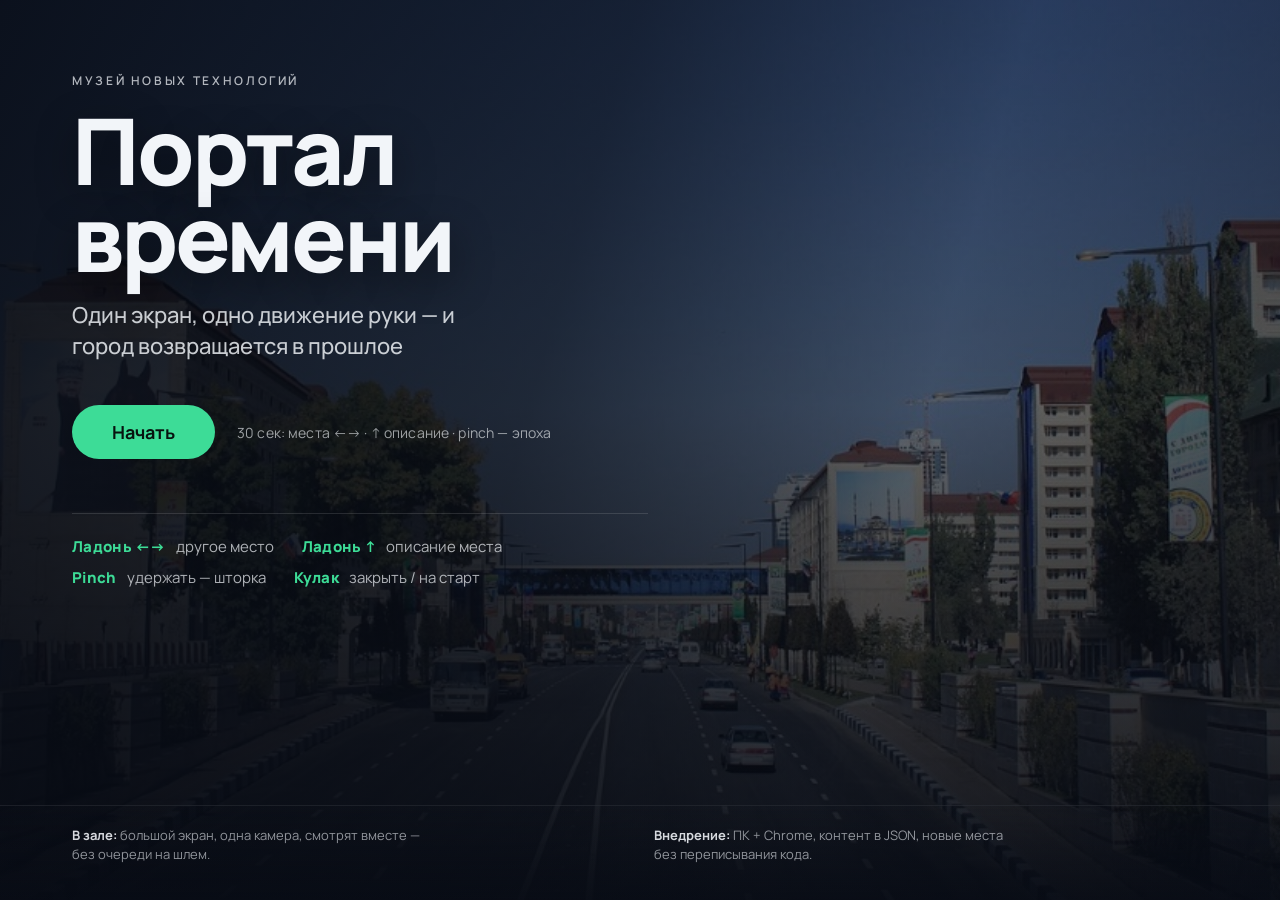
==== commit 9da5da13: "Ship museum portal kiosk: one-hand gestures, stable tracking, and camera select. Replace map/timelin" ====
--- a/index.html
+++ b/index.html
@@ -8,7 +8,7 @@
   <link rel="preconnect" href="https://fonts.googleapis.com" />
   <link rel="preconnect" href="https://fonts.gstatic.com" crossorigin />
   <link href="https://fonts.googleapis.com/css2?family=Manrope:wght@500;600;700;800&display=swap" rel="stylesheet" />
-  <link rel="stylesheet" href="css/style.css?v=14" />
+  <link rel="stylesheet" href="css/style.css?v=19" />
 </head>
 <body>
   <div id="app">
@@ -21,25 +21,29 @@
       <div class="intro-content">
         <p class="intro-brand">Музей новых технологий</p>
         <h1 class="intro-title">Портал времени</h1>
-        <p class="intro-lead">Место на карте — и рука проводит через его эпохи</p>
+        <p class="intro-lead">Один экран, одно движение руки — и город возвращается в прошлое</p>
 
         <div class="intro-actions">
-          <a href="map.html" class="btn-primary intro-cta" id="start-btn">Начать</a>
-          <p class="intro-demo">30 сек: Грозный → открыть → годы → назад</p>
+          <a href="portal.html" class="btn-primary intro-cta" id="start-btn">Начать</a>
+          <p class="intro-demo">30 сек: места ←→ · ↑ описание · pinch — эпоха</p>
         </div>
 
-        <ul class="intro-gestures" aria-label="Три жеста">
+        <ul class="intro-gestures" aria-label="Жесты">
+          <li>
+            <span class="intro-gesture-key">Ладонь ←→</span>
+            <span class="intro-gesture-desc">другое место</span>
+          </li>
+          <li>
+            <span class="intro-gesture-key">Ладонь ↑</span>
+            <span class="intro-gesture-desc">описание места</span>
+          </li>
           <li>
             <span class="intro-gesture-key">Pinch</span>
-            <span class="intro-gesture-desc">открыть</span>
-          </li>
-          <li>
-            <span class="intro-gesture-key">Ладонь</span>
-            <span class="intro-gesture-desc">листать</span>
+            <span class="intro-gesture-desc">удержать — шторка</span>
           </li>
           <li>
             <span class="intro-gesture-key">Кулак</span>
-            <span class="intro-gesture-desc">назад</span>
+            <span class="intro-gesture-desc">закрыть / на старт</span>
           </li>
         </ul>
       </div>
--- a/css/style.css
+++ b/css/style.css
@@ -63,7 +63,7 @@
   position: absolute;
   inset: -2%;
   background:
-    url("../assets/photos/grozny-center/2025.png") center / cover no-repeat;
+    url("../assets/photos/grozny-center/2025.jpg") center / cover no-repeat;
   transform: scale(1.04);
   animation: introKenBurns 22s ease-out forwards;
   filter: saturate(0.92) brightness(0.72);
@@ -1093,7 +1093,7 @@
   margin: auto;
 }
 
-/* Camera / debug: всегда поверх карты и портала */
+/* Camera / debug: в зале скрыты; ?debug=1 показывает превью */
 #input-video {
   position: fixed;
   bottom: 10px;
@@ -1106,6 +1106,7 @@
   z-index: 5100;
   border: 1px solid var(--border);
   pointer-events: none;
+  display: block;
 }
 
 #debug-canvas {
@@ -1117,6 +1118,12 @@
   transform: scaleX(-1);
   z-index: 5101;
   pointer-events: none;
+  display: block;
+}
+
+#input-video.kiosk-hidden,
+#debug-canvas.kiosk-hidden {
+  display: none !important;
 }
 
 .hand-cursor {
@@ -1196,3 +1203,69 @@
   z-index: 5150;
   pointer-events: none;
 }
+
+/* Только при ?debug=1 — лёгкие метрики стабилизации руки */
+.hand-debug-metrics {
+  position: fixed;
+  top: 48px;
+  left: 16px;
+  z-index: 5150;
+  pointer-events: none;
+  font-family: ui-monospace, SFMono-Regular, Menlo, Consolas, monospace;
+  font-size: 11px;
+  line-height: 1.35;
+  color: #c8d2de;
+  background: rgba(0, 0, 0, 0.65);
+  padding: 6px 10px;
+  border-radius: 8px;
+  max-width: min(92vw, 520px);
+  white-space: pre-line;
+  overflow: hidden;
+  text-overflow: ellipsis;
+}
+
+.camera-status.kiosk-status-quiet {
+  opacity: 0.35;
+  font-size: 11px;
+}
+
+html.kiosk-debug .camera-status.kiosk-status-quiet,
+body.kiosk-debug .camera-status.kiosk-status-quiet {
+  opacity: 1;
+  font-size: 13px;
+}
+
+/* Полноэкранное сообщение сотруднику при сбое камеры */
+.staff-alert {
+  position: fixed;
+  inset: 0;
+  z-index: 9000;
+  display: flex;
+  flex-direction: column;
+  align-items: center;
+  justify-content: center;
+  gap: 12px;
+  padding: 40px;
+  text-align: center;
+  background: rgba(7, 11, 20, 0.92);
+  color: #f2f5f9;
+  font-family: Manrope, "Segoe UI", system-ui, sans-serif;
+}
+
+.staff-alert[hidden] {
+  display: none !important;
+}
+
+.staff-alert strong {
+  font-size: clamp(28px, 4vw, 42px);
+  font-weight: 800;
+  color: #ffb648;
+}
+
+.staff-alert p {
+  margin: 0;
+  max-width: 36ch;
+  font-size: clamp(16px, 2vw, 22px);
+  line-height: 1.45;
+  color: rgba(242, 245, 249, 0.85);
+}
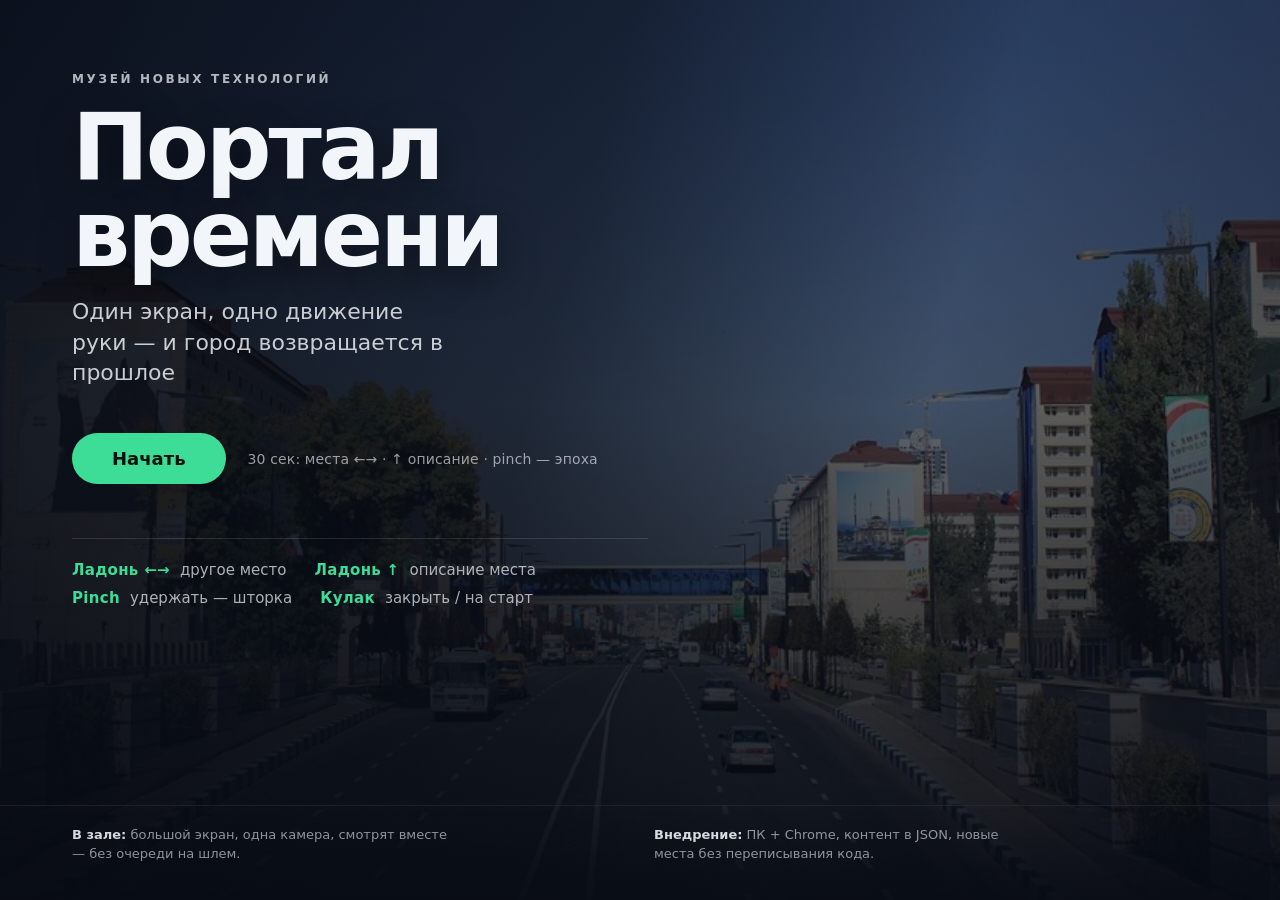
==== commit fd9d5ccb: "Prepare static site for Vercel deploy. Keep fonts and MediaPipe offline-friendly and ignore Android/" ====
--- a/index.html
+++ b/index.html
@@ -5,9 +5,7 @@
   <meta name="viewport" content="width=device-width, initial-scale=1.0" />
   <meta http-equiv="Cache-Control" content="no-cache, no-store, must-revalidate" />
   <title>Портал времени · Музей новых технологий</title>
-  <link rel="preconnect" href="https://fonts.googleapis.com" />
-  <link rel="preconnect" href="https://fonts.gstatic.com" crossorigin />
-  <link href="https://fonts.googleapis.com/css2?family=Manrope:wght@500;600;700;800&display=swap" rel="stylesheet" />
+  <link rel="stylesheet" href="css/fonts-local.css" />
   <link rel="stylesheet" href="css/style.css?v=19" />
 </head>
 <body>
--- a/css/fonts-local.css
+++ b/css/fonts-local.css
@@ -0,0 +1,28 @@
+@font-face {
+  font-family: "Manrope";
+  font-style: normal;
+  font-weight: 500;
+  font-display: swap;
+  src: local("Manrope Medium"), local("Roboto Medium"), local("Noto Sans");
+}
+@font-face {
+  font-family: "Manrope";
+  font-style: normal;
+  font-weight: 600;
+  font-display: swap;
+  src: local("Manrope SemiBold"), local("Roboto Medium"), local("Noto Sans");
+}
+@font-face {
+  font-family: "Manrope";
+  font-style: normal;
+  font-weight: 700;
+  font-display: swap;
+  src: local("Manrope Bold"), local("Roboto Bold"), local("Noto Sans");
+}
+@font-face {
+  font-family: "Manrope";
+  font-style: normal;
+  font-weight: 800;
+  font-display: swap;
+  src: local("Manrope ExtraBold"), local("Roboto Black"), local("Noto Sans");
+}
